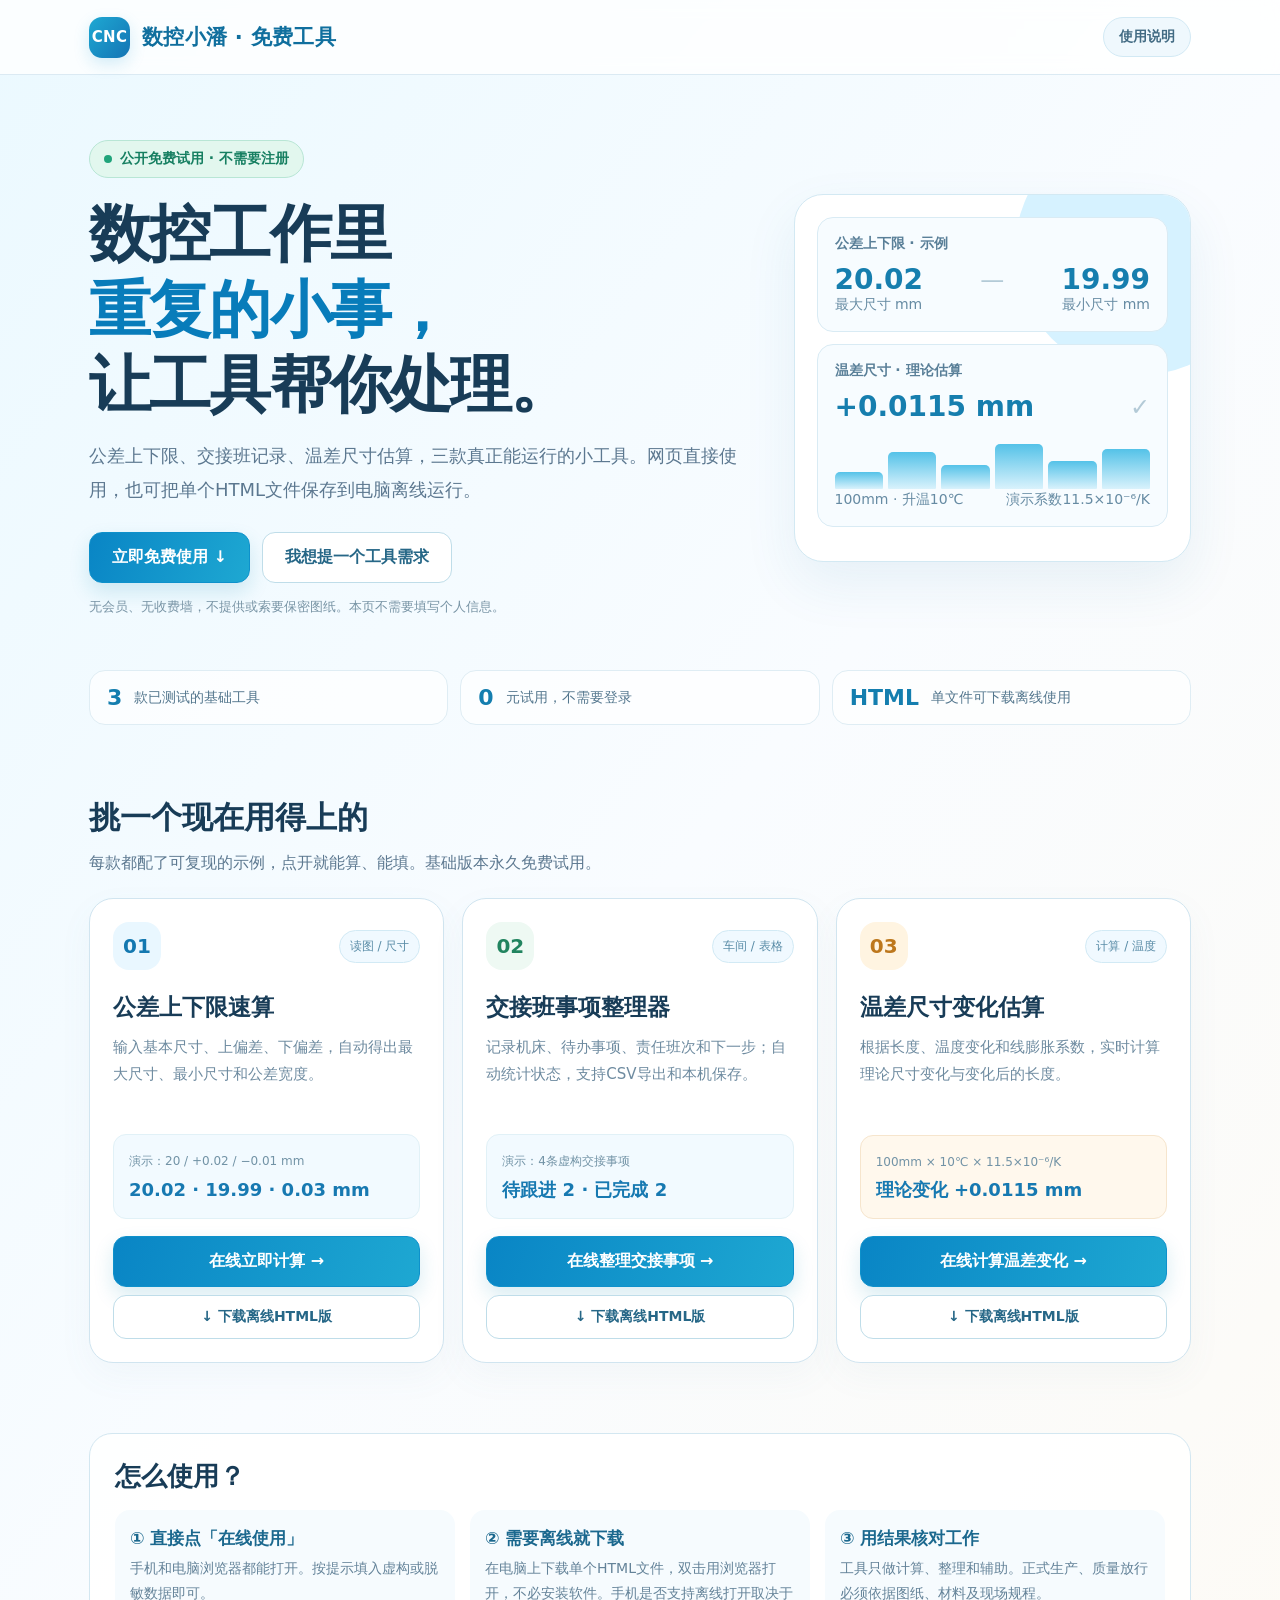
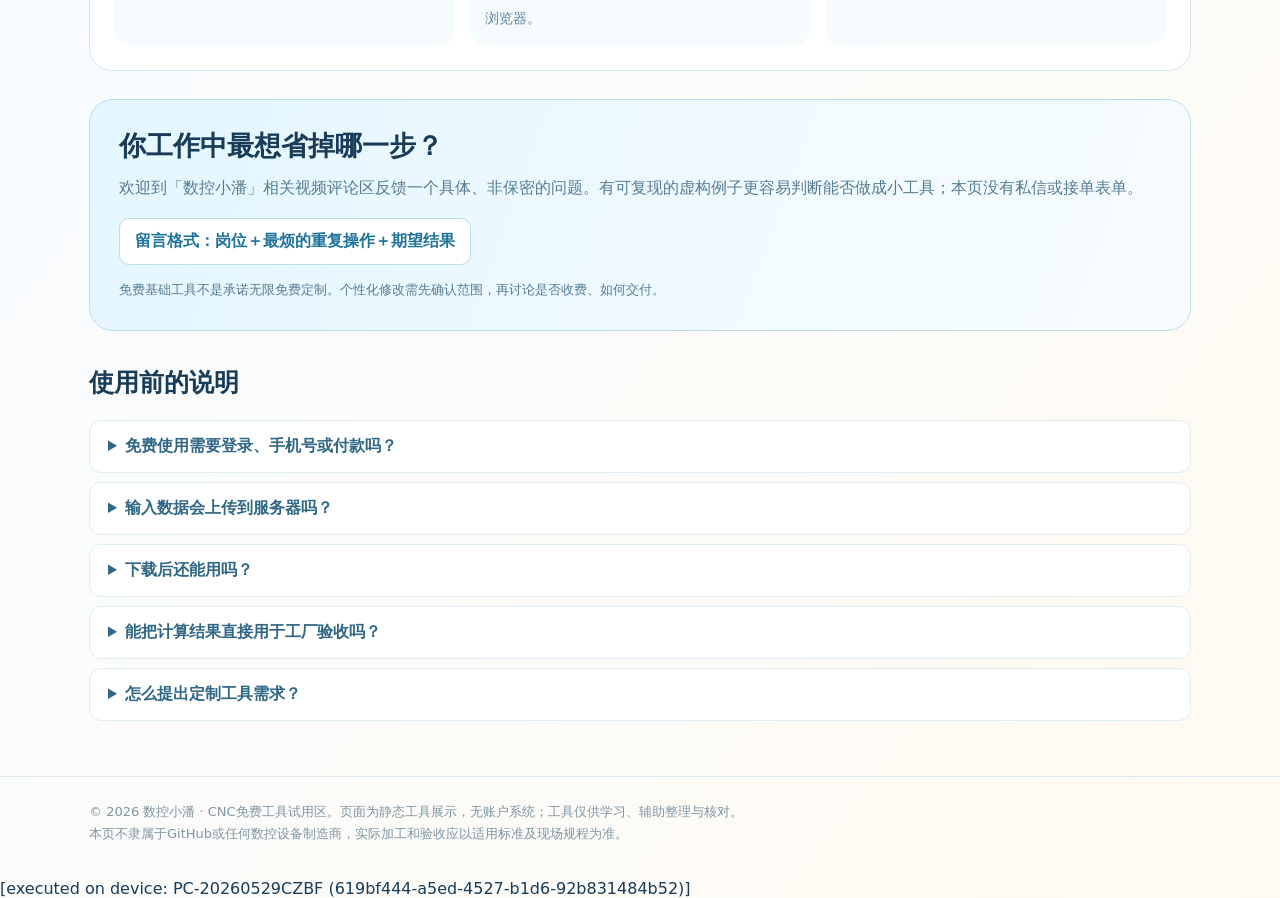
==== free-tools/index.html @ dafa20a2 "feat(free-tools): publish free-tools/index.html standalone demo" ====
<!doctype html>
<html lang="zh-CN">
<head>
<meta charset="utf-8">
<meta name="viewport" content="width=device-width,initial-scale=1">
<meta name="color-scheme" content="light">
<meta name="description" content="数控小潘的CNC免费小工具：公差上下限计算、车间交接班事项整理、钢件温差尺寸变化估算。网页直接使用，也能下载单文件HTML离线运行。">
<meta property="og:title" content="数控小潘｜CNC免费工具领取站">
<meta property="og:description" content="三款真实可运行的数控辅助小工具，免费在线使用、可下载离线版。">
<title>数控小潘｜CNC免费工具领取站</title>
<style>
:root{--ink:#183c57;--muted:#5c7890;--blue:#087cba;--blue2:#20a5d4;--line:#d5e8f1;--cream:#fff8ed;--paper:#fff;--bg:#f2fafe;--mint:#e9f9f2}
*{box-sizing:border-box}
html{scroll-behavior:smooth}
body{margin:0;background:linear-gradient(128deg,#ebf9ff 0%,#f9fcff 42%,#fffaf1 100%);font-family:"Microsoft YaHei","PingFang SC",system-ui,Arial,sans-serif;color:var(--ink);min-height:100vh}
a{color:inherit}
.container{max-width:1150px;margin:auto;padding:0 24px}
header{border-bottom:1px solid #dbeaf3;background:#ffffffc9;backdrop-filter:blur(8px)}
header .nav{min-height:74px;display:flex;align-items:center;justify-content:space-between;gap:14px}
.identity{display:flex;align-items:center;gap:12px;font-weight:800;font-size:21px;letter-spacing:.3px;color:#106f9e;text-decoration:none}
.logo{width:41px;height:41px;background:linear-gradient(130deg,#1ea9d3,#1474b4);color:white;border-radius:13px;display:inline-flex;align-items:center;justify-content:center;font-size:15px;box-shadow:0 6px 16px #159bd22e}
.nav-link{font-size:14px;font-weight:750;color:#426b83;text-decoration:none;background:#eff8fd;border:1px solid #d2e9f4;padding:10px 15px;border-radius:99px}
.hero{padding:65px 0 54px;display:grid;grid-template-columns:1.25fr .75fr;gap:42px;align-items:center}
.eyebrow{font-size:14px;display:inline-flex;gap:8px;align-items:center;background:#e2f7ee;color:#167f61;border:1px solid #b8e6d5;padding:9px 14px;border-radius:90px;font-weight:700}
.dot{width:8px;height:8px;border-radius:50%;background:#20a47b}
h1{font-size:clamp(36px,4.9vw,62px);line-height:1.22;letter-spacing:-1.8px;margin:18px 0 16px}
h1 span{color:var(--blue)}
.hero p{color:var(--muted);line-height:1.9;font-size:18px;max-width:650px;margin:0 0 25px}
.ctas{display:flex;gap:12px;flex-wrap:wrap}
.btn{display:inline-flex;align-items:center;justify-content:center;gap:8px;text-decoration:none;cursor:pointer;font-family:inherit;font-weight:750;font-size:16px;border-radius:13px;border:1px solid #c7e3f1;padding:14px 22px;background:#f5fbff;color:#1179b3;transition:transform .15s}
.btn:hover{transform:translateY(-2px)}
.btn.primary{background:linear-gradient(110deg,#0985c5,#1ea8d2);color:white;border-color:#0e91cb;box-shadow:0 9px 20px #1489b12a}
.btn.secondary{background:#fff;border-color:#bfdde9;color:#266787}
.btn:focus-visible,a:focus-visible{outline:3px solid #efad42;outline-offset:2px}
.note{font-size:13px;color:#7894a5;margin-top:15px}
.hero-art{background:#fff;border:1px solid #d3e9f3;border-radius:29px;min-height:295px;padding:22px;box-shadow:0 22px 53px #2675a516;position:relative;overflow:hidden}
.hero-art::before{content:"";position:absolute;right:-75px;top:-70px;width:250px;height:250px;background:#d6f2ff;border-radius:50%}
.diagram{position:relative;z-index:1;background:#f7fcff;border:1px solid #d9ebf4;border-radius:16px;padding:17px;margin-bottom:12px}
.diagram h3{margin:0 0 10px;color:#597f98;font-size:14px}
.digits{display:flex;align-items:center;justify-content:space-between;gap:7px;font-variant-numeric:tabular-nums}
.digits strong{font-size:28px;color:#167eae}
.digits span{color:#b3cad7;font-size:24px}
.diagram-small{display:flex;justify-content:space-between;gap:12px;font-size:14px;color:#668ba3}
.graph{display:flex;gap:5px;align-items:flex-end;height:50px;margin:16px 0 2px}
.graph i{flex:1;background:linear-gradient(180deg,#54c2e8,#d9f2fc);border-radius:5px 5px 1px 1px;height:35%}
.graph i:nth-child(2){height:75%}.graph i:nth-child(3){height:48%}.graph i:nth-child(4){height:90%}.graph i:nth-child(5){height:56%}.graph i:nth-child(6){height:80%}
.benefits{display:grid;grid-template-columns:repeat(3,1fr);gap:12px;padding:0 0 60px}
.benefit{background:#ffffffbe;border:1px solid #dfedf4;border-radius:16px;padding:14px 17px;color:#54778e;display:flex;gap:12px;align-items:center;font-size:14px}
.benefit b{font-size:22px;color:#147eaf}
section.tools{padding:12px 0 45px}
.section-head{margin-bottom:22px}
.section-head h2{font-size:31px;margin:0 0 10px}
.section-head p{margin:0;color:var(--muted);line-height:1.7}
.cards{display:grid;grid-template-columns:repeat(3,minmax(0,1fr));gap:18px}
.card{display:flex;flex-direction:column;padding:23px;background:#fff;border:1px solid #d1e5f0;border-radius:24px;box-shadow:0 13px 35px #5d8da30d}
.card .top{display:flex;justify-content:space-between;align-items:center;margin-bottom:22px}
.number{display:inline-flex;align-items:center;justify-content:center;width:48px;height:48px;background:#e9f7ff;color:#1378b0;border-radius:16px;font-size:20px;font-weight:850}
.type{font-size:12px;color:#598ca7;background:#f0f9ff;border:1px solid #d2eaf5;border-radius:22px;padding:7px 10px}
.card h3{font-size:23px;line-height:1.35;margin:0 0 11px}
.card p{font-size:15px;color:#6e8ba0;line-height:1.8;margin:0 0 18px;min-height:82px}
.example{background:#f2faff;border:1px solid #e1f1f7;border-radius:13px;padding:15px;margin-top:auto}
.example span{font-size:12px;color:#7293a6}
.example strong{display:block;color:#1779b1;font-size:18px;margin-top:6px;font-variant-numeric:tabular-nums;line-height:1.5}
.card-actions{display:flex;flex-direction:column;gap:8px;margin-top:17px}
.card-actions .btn{width:100%}
.small-download{font-size:14px;padding:12px 14px}
.card:nth-child(2) .number{background:#eef9f3;color:#21845f}
.card:nth-child(3) .number{background:#fff4e1;color:#bd771c}
.card:nth-child(3) .example{background:#fff8ed;border-color:#f6e5cd}
.step-panel{margin:25px 0 28px;border-radius:23px;border:1px solid #d3e7f1;background:#ffffffed;padding:25px}
.step-panel h2{font-size:26px;margin:0 0 16px}
.steps{display:grid;grid-template-columns:repeat(3,1fr);gap:15px}
.steps>div{padding:13px 15px;background:#f6fbfe;border-radius:15px;color:#648399;font-size:14px;line-height:1.8}
.steps strong{display:block;color:#1b688e;font-size:17px;margin-bottom:2px}
.feedback{background:linear-gradient(110deg,#e4f6ff,#f7fcff);border:1px solid #b9dfea;border-radius:24px;padding:28px 29px;margin:25px 0}
.feedback h2{font-size:27px;margin:0 0 10px}
.feedback p{margin:0 0 16px;color:#567c91;line-height:1.8}
.prompt{display:inline-block;background:white;border:1px solid #badce8;border-radius:10px;padding:12px 15px;font-weight:750;color:#1d739a}
.faq{margin:35px 0 55px}
.faq h2{font-size:25px}
details{background:#fff;border:1px solid #deedf3;border-radius:12px;padding:15px 18px;margin:9px 0}
summary{cursor:pointer;font-weight:750;color:#306784}
details p{font-size:14px;line-height:1.85;color:#70899a;margin:12px 0 0}
footer{border-top:1px solid #dce9f1;padding:24px 0 33px;color:#7f96a3;font-size:13px;line-height:1.75}
footer a{color:#3783a7}
@media(max-width:880px){.hero{grid-template-columns:1fr;gap:25px;padding-top:40px}.hero-art{min-height:auto}.cards{grid-template-columns:1fr}.card p{min-height:0}.steps{grid-template-columns:1fr}.benefits{gap:7px}}
@media(max-width:550px){.container{padding:0 15px}.nav{min-height:64px!important}.identity{font-size:16px}.logo{width:36px;height:36px;font-size:13px}.nav-link{font-size:12px;padding:8px 10px}h1{letter-spacing:-.6px}.hero p{font-size:15px}.hero{padding-top:31px;padding-bottom:26px}.hero-art{padding:17px}.benefits{grid-template-columns:1fr;padding-bottom:38px}.benefit{padding:10px 13px}.section-head h2{font-size:26px}.card{padding:20px}.step-panel,.feedback{padding:19px}.feedback h2{font-size:23px}}
@media(prefers-reduced-motion:reduce){*,*::before,*::after{scroll-behavior:auto!important;transition:none!important}}
</style></head>
<body>
<header><div class="container nav"><a class="identity" href="./index.html" aria-label="数控小潘免费工具主页"><span class="logo">CNC</span>数控小潘 · 免费工具</a><a class="nav-link" href="#faq">使用说明</a></div></header>
<main class="container">
<section class="hero" aria-labelledby="main-title">
<div>
<span class="eyebrow"><span class="dot"></span>公开免费试用 · 不需要注册</span>
<h1 id="main-title">数控工作里<br><span>重复的小事，</span><br>让工具帮你处理。</h1>
<p>公差上下限、交接班记录、温差尺寸估算，三款真正能运行的小工具。网页直接使用，也可把单个HTML文件保存到电脑离线运行。</p>
<div class="ctas"><a class="btn primary" href="#tools">立即免费使用 ↓</a><a class="btn secondary" href="#feedback">我想提一个工具需求</a></div>
<div class="note">无会员、无收费墙，不提供或索要保密图纸。本页不需要填写个人信息。</div>
</div>
<aside class="hero-art" aria-label="计算工具示例">
<div class="diagram"><h3>公差上下限 · 示例</h3><div class="digits"><strong>20.02</strong><span>—</span><strong>19.99</strong></div><div class="diagram-small"><span>最大尺寸 mm</span><span>最小尺寸 mm</span></div></div>
<div class="diagram"><h3>温差尺寸 · 理论估算</h3><div class="digits"><strong>+0.0115 mm</strong><span>✓</span></div><div class="graph" aria-hidden="true"><i></i><i></i><i></i><i></i><i></i><i></i></div><div class="diagram-small"><span>100mm · 升温10℃</span><span>演示系数11.5×10⁻⁶/K</span></div></div>
</aside>
</section>
<section class="benefits" aria-label="工具特点"><div class="benefit"><b>3</b><span>款已测试的基础工具</span></div><div class="benefit"><b>0</b><span>元试用，不需要登录</span></div><div class="benefit"><b>HTML</b><span>单文件可下载离线使用</span></div></section>
<section class="tools" id="tools">
<div class="section-head"><h2>挑一个现在用得上的</h2><p>每款都配了可复现的示例，点开就能算、能填。基础版本永久免费试用。</p></div>
<div class="cards">
<article class="card"><div class="top"><span class="number">01</span><span class="type">读图 / 尺寸</span></div>
<h3>公差上下限速算</h3><p>输入基本尺寸、上偏差、下偏差，自动得出最大尺寸、最小尺寸和公差宽度。</p>
<div class="example"><span>演示：20 / +0.02 / −0.01 mm</span><strong>20.02 · 19.99 · 0.03 mm</strong></div>
<div class="card-actions"><a class="btn primary" href="./tools/tolerance.html">在线立即计算 →</a><a class="btn secondary small-download" href="./tools/tolerance.html" download="数控小潘_公差上下限速算.html">↓ 下载离线HTML版</a></div></article>
<article class="card"><div class="top"><span class="number">02</span><span class="type">车间 / 表格</span></div>
<h3>交接班事项整理器</h3><p>记录机床、待办事项、责任班次和下一步；自动统计状态，支持CSV导出和本机保存。</p>
<div class="example"><span>演示：4条虚构交接事项</span><strong>待跟进 2 · 已完成 2</strong></div>
<div class="card-actions"><a class="btn primary" href="./tools/handover.html">在线整理交接事项 →</a><a class="btn secondary small-download" href="./tools/handover.html" download="数控小潘_交接班整理器.html">↓ 下载离线HTML版</a></div></article>
<article class="card"><div class="top"><span class="number">03</span><span class="type">计算 / 温度</span></div>
<h3>温差尺寸变化估算</h3><p>根据长度、温度变化和线膨胀系数，实时计算理论尺寸变化与变化后的长度。</p>
<div class="example"><span>100mm × 10℃ × 11.5×10⁻⁶/K</span><strong>理论变化 +0.0115 mm</strong></div>
<div class="card-actions"><a class="btn primary" href="./tools/thermal.html">在线计算温差变化 →</a><a class="btn secondary small-download" href="./tools/thermal.html" download="数控小潘_温差尺寸估算.html">↓ 下载离线HTML版</a></div></article>
</div></section>
<section class="step-panel" aria-labelledby="how"><h2 id="how">怎么使用？</h2><div class="steps"><div><strong>① 直接点「在线使用」</strong>手机和电脑浏览器都能打开。按提示填入虚构或脱敏数据即可。</div><div><strong>② 需要离线就下载</strong>在电脑上下载单个HTML文件，双击用浏览器打开，不必安装软件。手机是否支持离线打开取决于浏览器。</div><div><strong>③ 用结果核对工作</strong>工具只做计算、整理和辅助。正式生产、质量放行必须依据图纸、材料及现场规程。</div></div></section>
<section class="feedback" id="feedback"><h2>你工作中最想省掉哪一步？</h2><p>欢迎到「数控小潘」相关视频评论区反馈一个具体、非保密的问题。有可复现的虚构例子更容易判断能否做成小工具；本页没有私信或接单表单。</p><span class="prompt">留言格式：岗位＋最烦的重复操作＋期望结果</span><p style="margin:13px 0 0;font-size:13px">免费基础工具不是承诺无限免费定制。个性化修改需先确认范围，再讨论是否收费、如何交付。</p></section>
<section class="faq" id="faq"><h2>使用前的说明</h2>
<details><summary>免费使用需要登录、手机号或付款吗？</summary><p>不需要。三款基础工具可以直接打开运行，源码公开展示，不要求注册、付款或填写联系方式。</p></details>
<details><summary>输入数据会上传到服务器吗？</summary><p>这三款工具没有主动发送表单数据的网络请求。交接班工具的记录默认留在当前浏览器的本地存储（未加密，并可能被同一网站域名下的其他网页访问），其他两款计算器默认不保存输入。托管平台可能保留普通网站访问日志；切勿输入机密资料或密码。</p></details>
<details><summary>下载后还能用吗？</summary><p>可以。在电脑上下载HTML文件，双击使用Chrome、Edge等现代浏览器打开即可离线使用。交接班工具可导出CSV，用Excel打开。部分手机浏览器不支持直接打开本地HTML，建议优先在线试用。</p></details>
<details><summary>能把计算结果直接用于工厂验收吗？</summary><p>不能。公差工具仅做输入数据的数学计算，温差工具只是理想线膨胀估算；测量、材料系数、图纸版本、现场检验与安全流程必须人工复核，工具不能代替正式生产决策。</p></details>
<details><summary>怎么提出定制工具需求？</summary><p>在数控小潘的视频评论区描述自己的岗位、重复工作及期望的输入输出。先用虚构例子交流，勿公开公司秘密。是否能够制作、费用和交付条件都需要另行确认。</p></details>
</section>
</main>
<footer><div class="container">© 2026 数控小潘 · CNC免费工具试用区。页面为静态工具展示，无账户系统；工具仅供学习、辅助整理与核对。<br>本页不隶属于GitHub或任何数控设备制造商，实际加工和验收应以适用标准及现场规程为准。</div></footer>
</body></html>

[executed on device: PC-20260529CZBF (619bf444-a5ed-4527-b1d6-92b831484b52)]
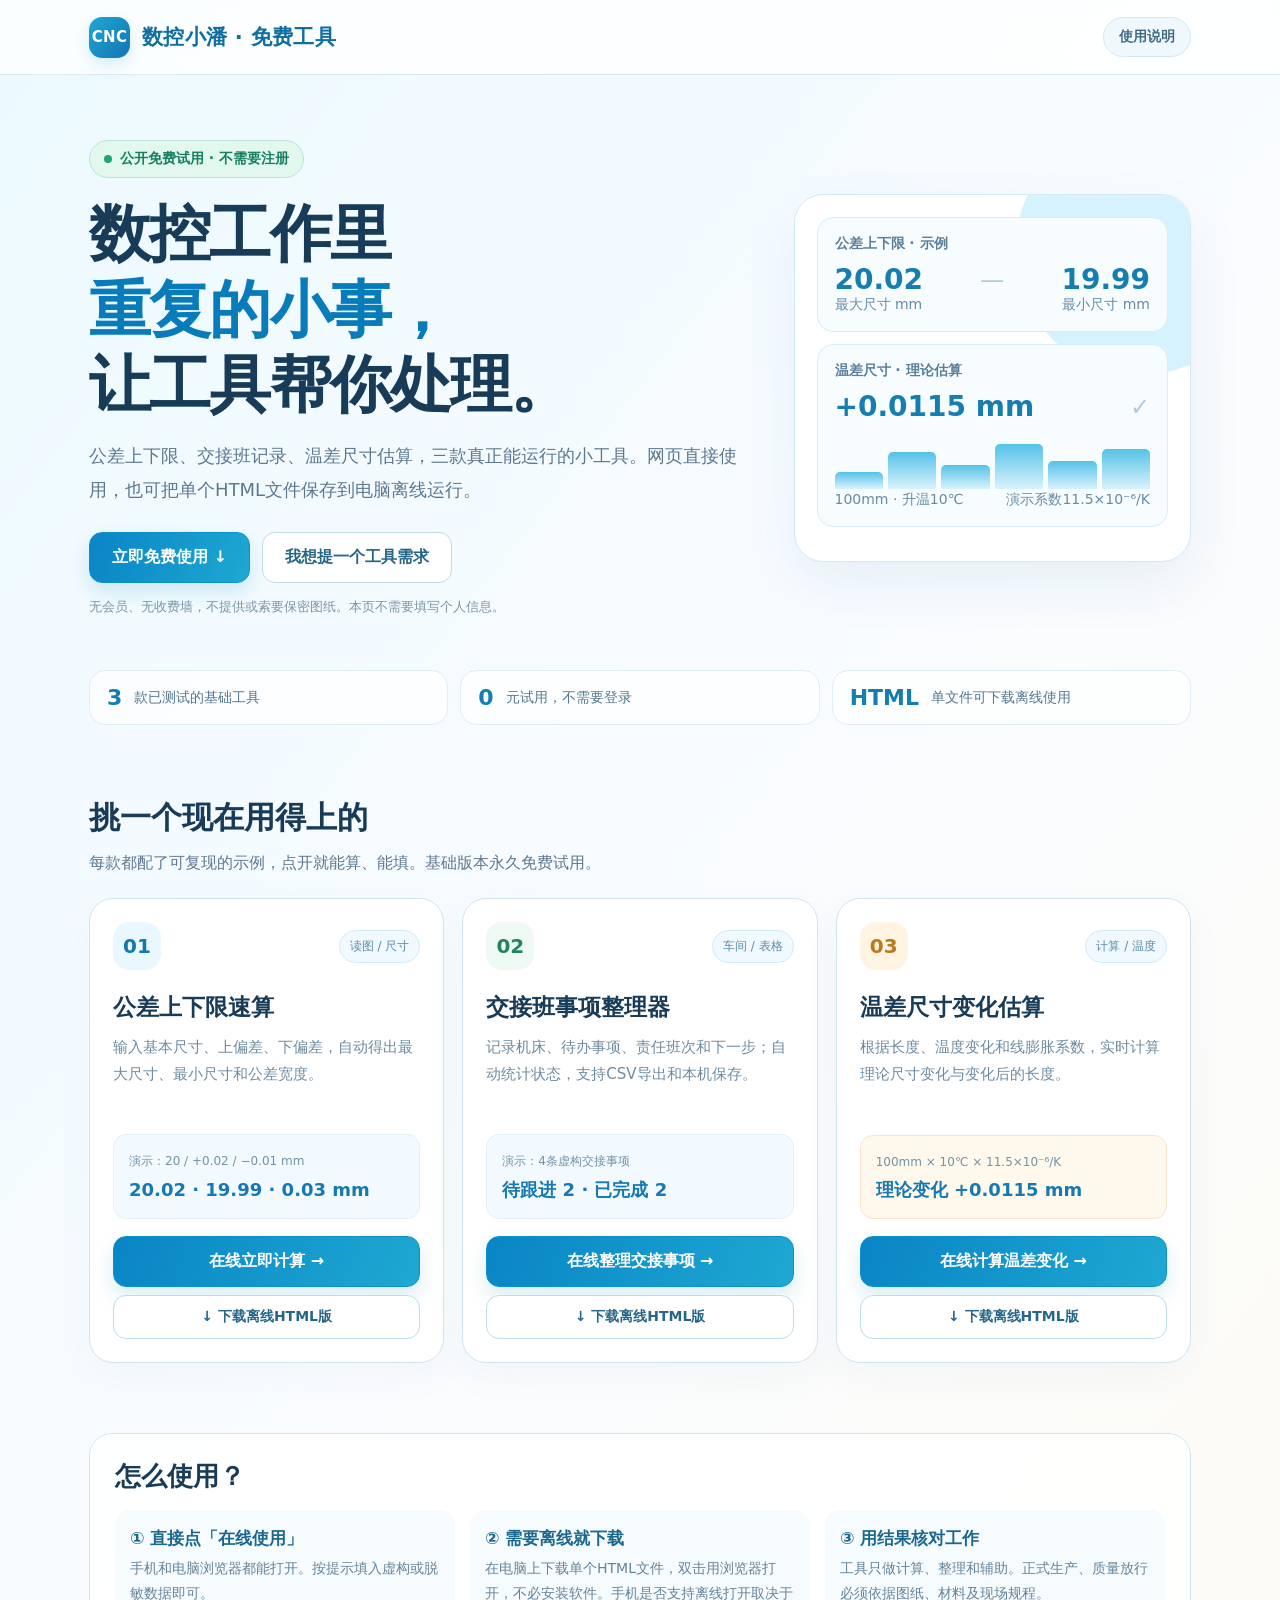
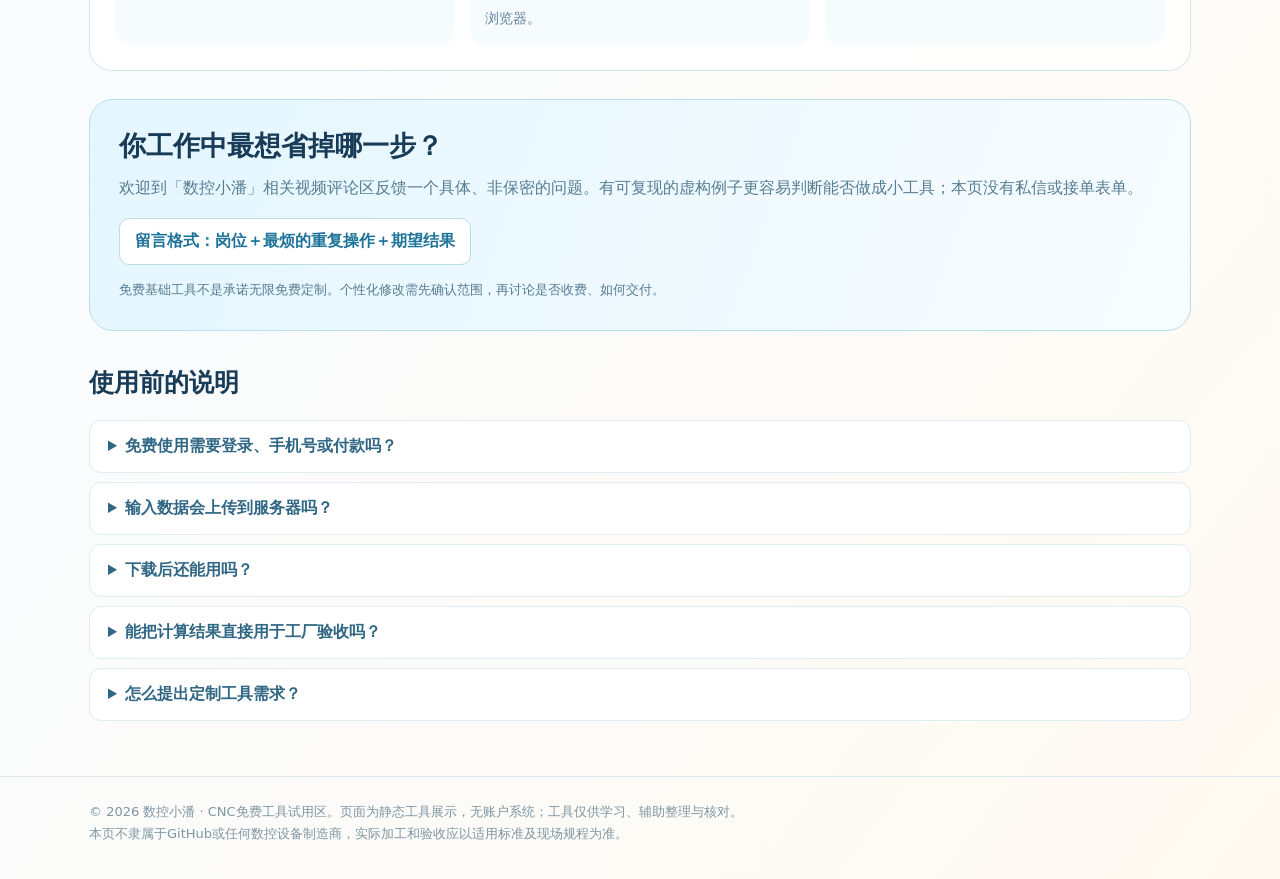
==== commit 2a7c1521: "fix(free-tools): remove remote tool metadata from public HTML" ====
--- a/free-tools/index.html
+++ b/free-tools/index.html
@@ -132,5 +132,3 @@
 </main>
 <footer><div class="container">© 2026 数控小潘 · CNC免费工具试用区。页面为静态工具展示，无账户系统；工具仅供学习、辅助整理与核对。<br>本页不隶属于GitHub或任何数控设备制造商，实际加工和验收应以适用标准及现场规程为准。</div></footer>
 </body></html>
-
-[executed on device: PC-20260529CZBF (619bf444-a5ed-4527-b1d6-92b831484b52)]
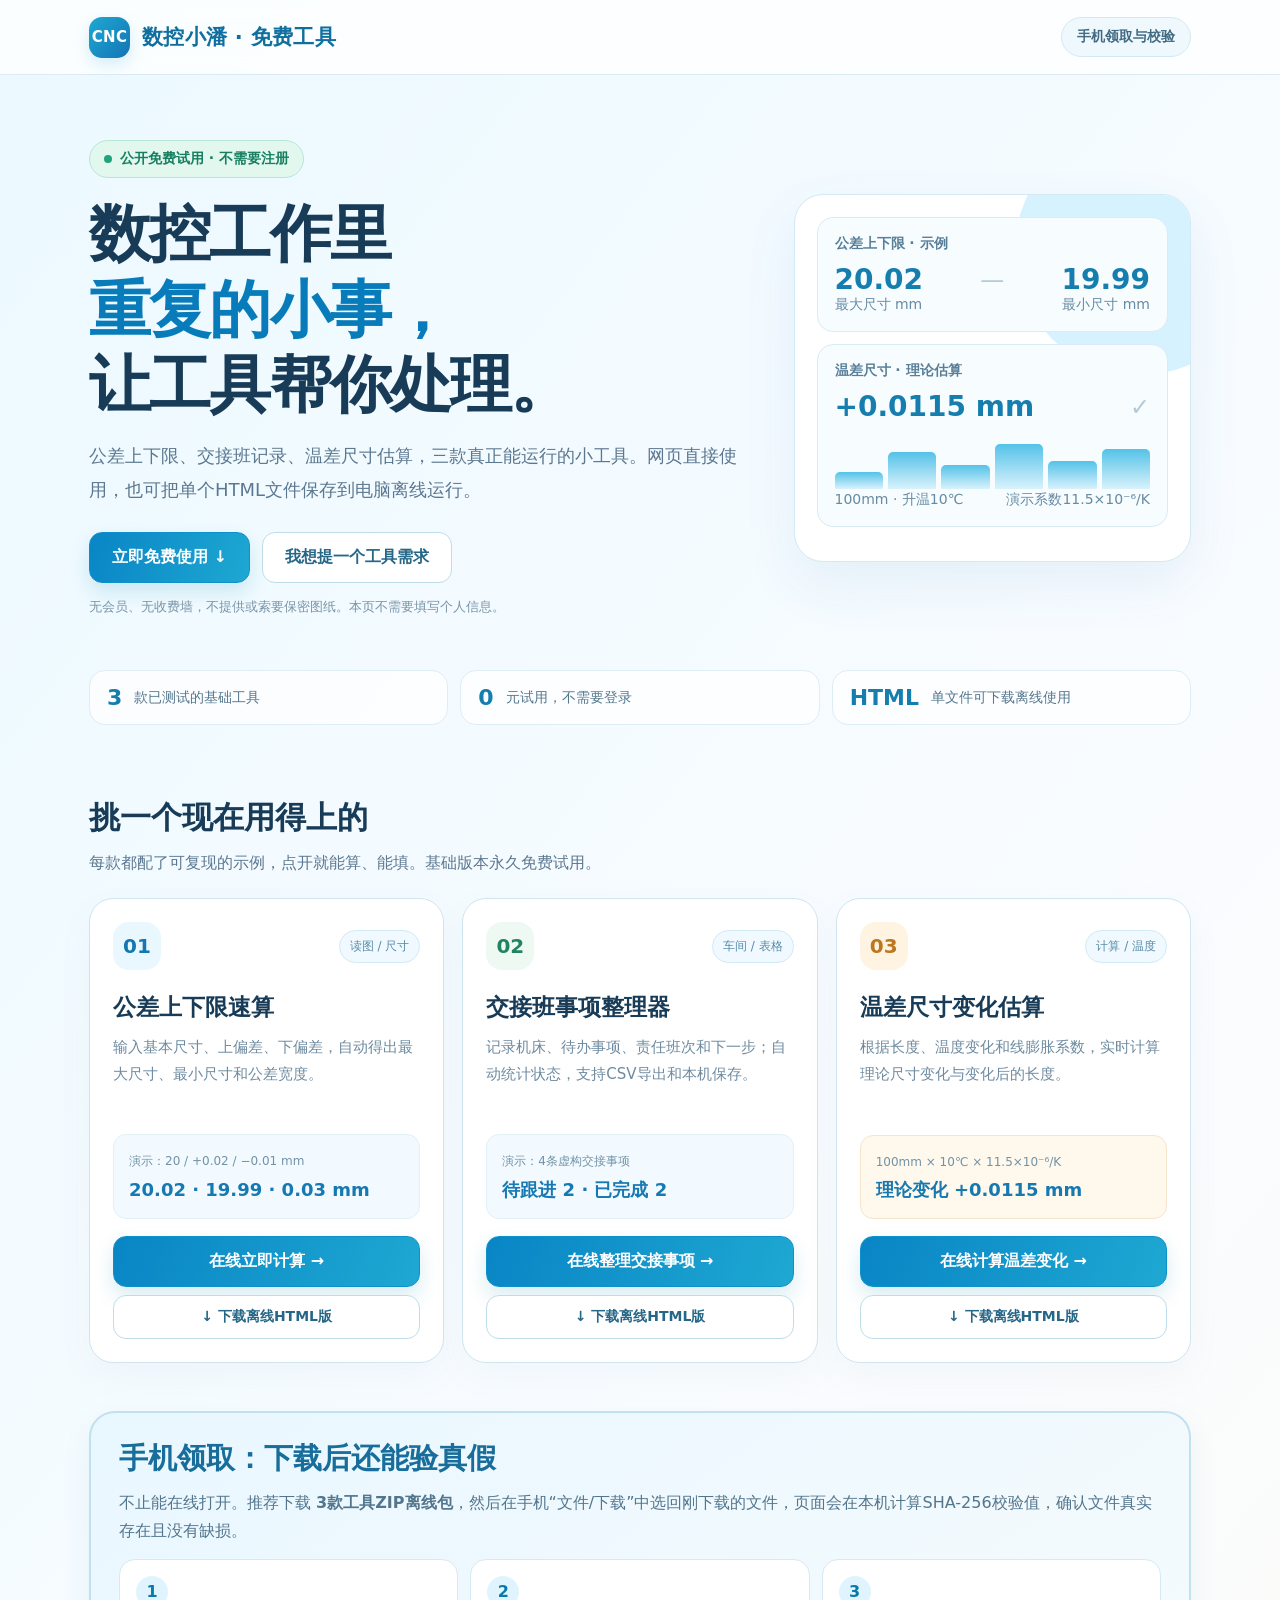
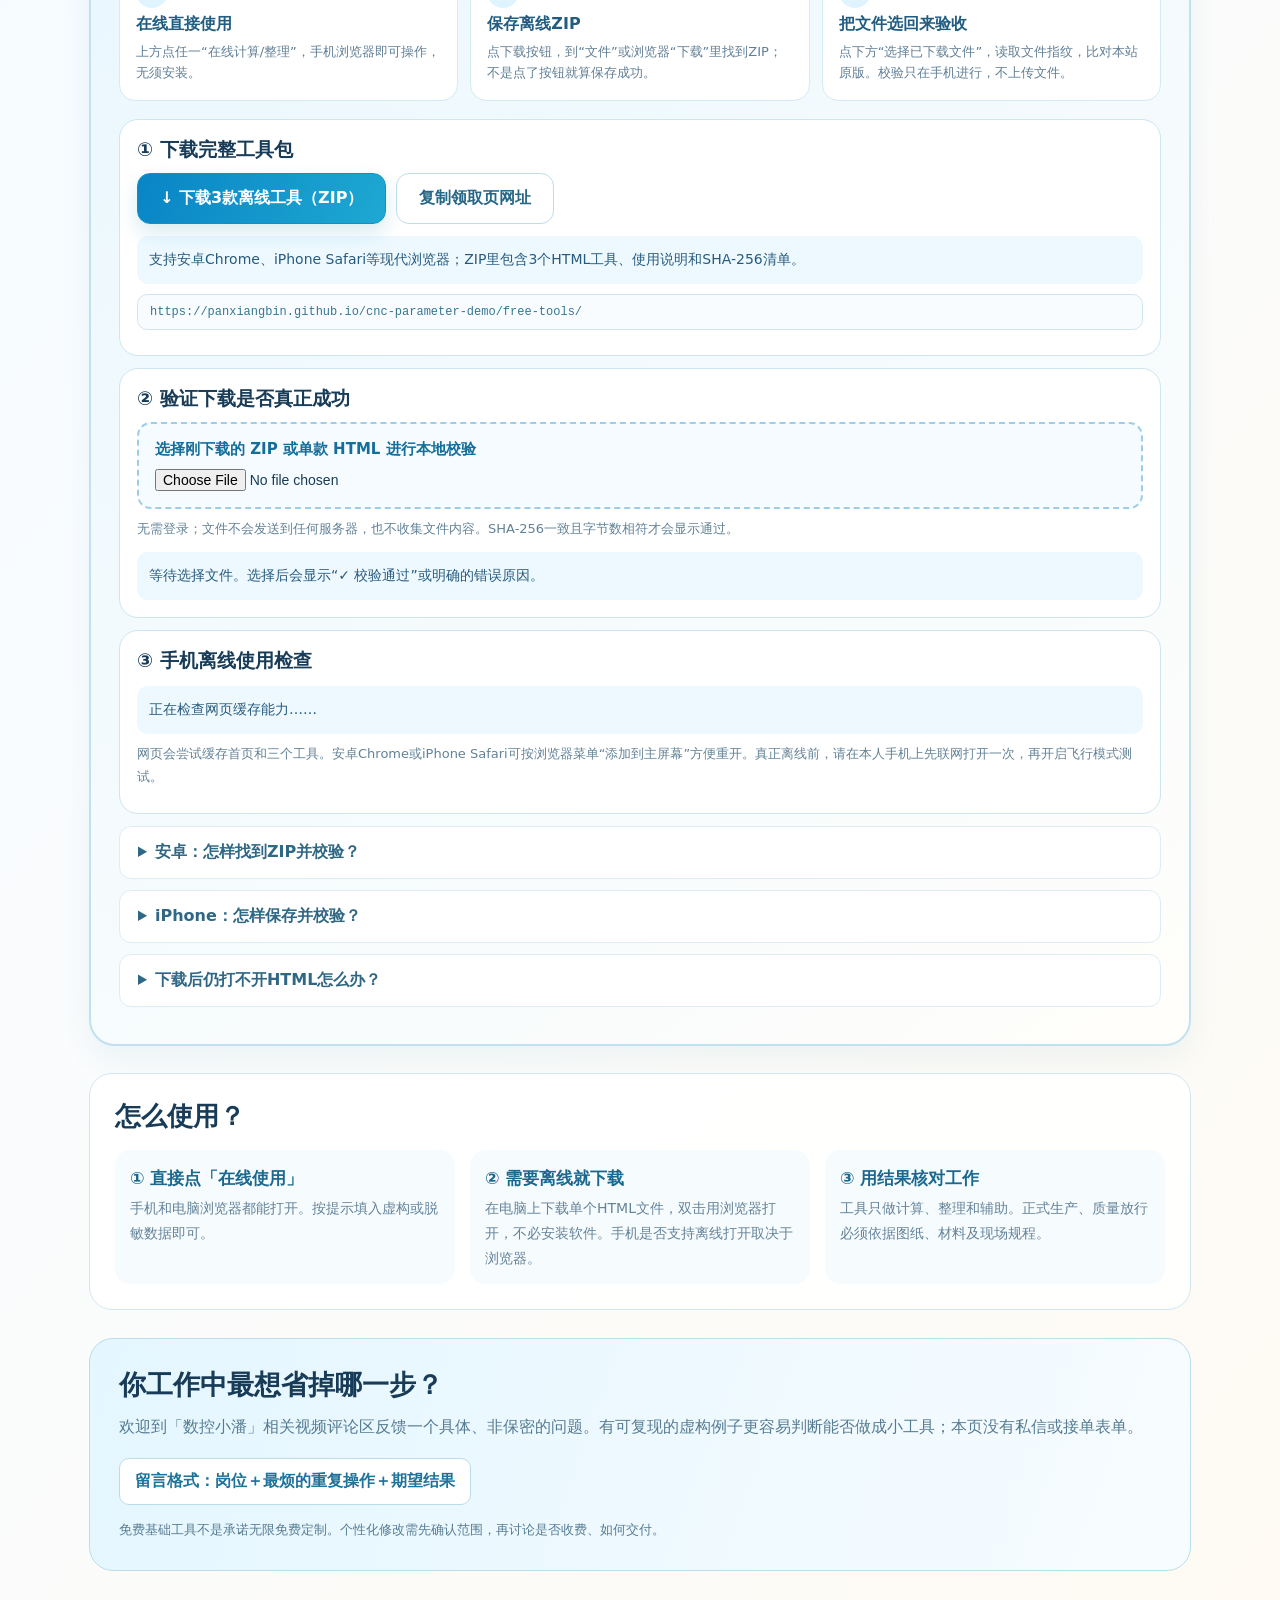
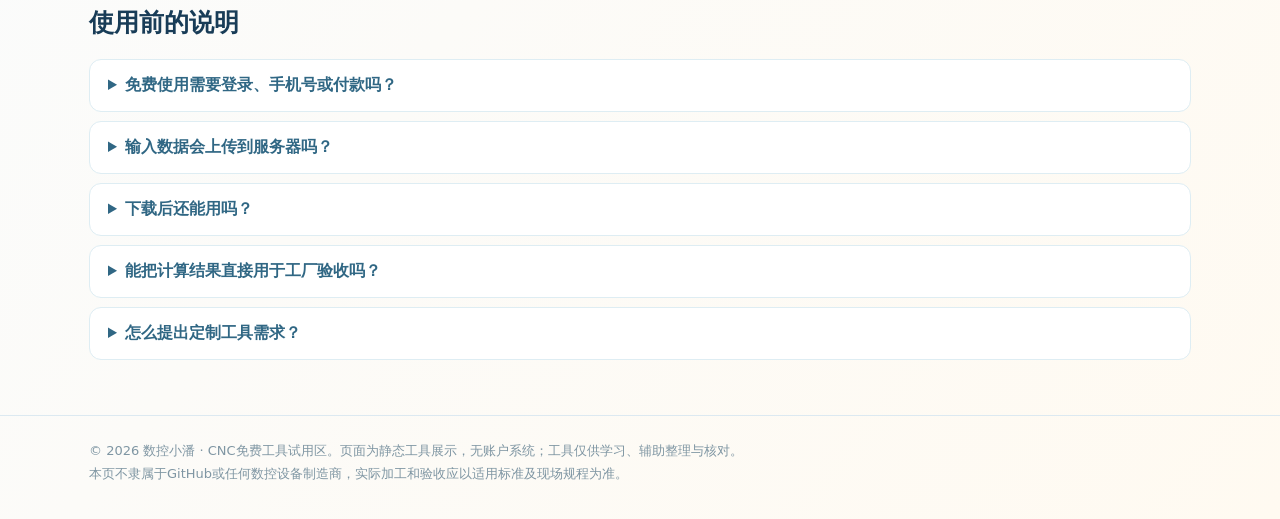
==== commit d5de6a85: "feat(free-tools): complete mobile ZIP download, SHA256 verification, offline PWA flow" ====
--- a/free-tools/index.html
+++ b/free-tools/index.html
@@ -86,9 +86,39 @@
 @media(max-width:880px){.hero{grid-template-columns:1fr;gap:25px;padding-top:40px}.hero-art{min-height:auto}.cards{grid-template-columns:1fr}.card p{min-height:0}.steps{grid-template-columns:1fr}.benefits{gap:7px}}
 @media(max-width:550px){.container{padding:0 15px}.nav{min-height:64px!important}.identity{font-size:16px}.logo{width:36px;height:36px;font-size:13px}.nav-link{font-size:12px;padding:8px 10px}h1{letter-spacing:-.6px}.hero p{font-size:15px}.hero{padding-top:31px;padding-bottom:26px}.hero-art{padding:17px}.benefits{grid-template-columns:1fr;padding-bottom:38px}.benefit{padding:10px 13px}.section-head h2{font-size:26px}.card{padding:20px}.step-panel,.feedback{padding:19px}.feedback h2{font-size:23px}}
 @media(prefers-reduced-motion:reduce){*,*::before,*::after{scroll-behavior:auto!important;transition:none!important}}
-</style></head>
+
+/* 手机领取、真实下载、SHA-256完整性校验 */
+.mobile-flow{background:linear-gradient(145deg,#e9f7ff,#fffefb);border:2px solid #c2e1ee;border-radius:26px;padding:26px 28px;margin:3px 0 27px;box-shadow:0 13px 30px #4a97ac15}
+.mobile-flow h2{font-size:29px;margin:0 0 10px;color:#196d9b}
+.mobile-flow .flow-intro{color:#53768d;line-height:1.7;margin:0 0 15px}
+.mobile-steps{display:grid;grid-template-columns:repeat(3,1fr);gap:12px;margin-bottom:18px}
+.mobile-step{background:white;border:1px solid #d6eaf4;border-radius:16px;padding:16px}
+.mobile-step .ordinal{display:inline-flex;width:32px;height:32px;align-items:center;justify-content:center;border-radius:50%;background:#dff4ff;color:#0879ac;font-weight:850;margin-bottom:6px}
+.mobile-step strong{display:block;font-size:16px;color:#225d81}
+.mobile-step p{font-size:13px;color:#617f96;line-height:1.65;margin:6px 0 0}
+.download-panel{background:#fff;border:1px solid #cee6f1;border-radius:19px;padding:17px;margin:12px 0}
+.download-panel h3{font-size:19px;margin:0 0 10px}
+.download-tools{display:flex;flex-wrap:wrap;gap:10px}
+.mobile-note{font-size:13px;line-height:1.8;color:#628296;margin:8px 0}
+.file-choice{display:block;border:2px dashed #9ecee7;border-radius:14px;background:#f5fbff;padding:16px;cursor:pointer}
+.file-choice strong{font-size:15px;color:#146e9b;display:block}
+.file-choice input{display:block;max-width:100%;margin-top:10px;font-size:14px}
+.download-status{margin:12px 0 0;padding:12px;border-radius:11px;background:#eef9ff;color:#275b7e;font-size:14px;line-height:1.7;min-height:42px;overflow-wrap:anywhere}
+.download-status[data-state="pass"]{background:#eaf8f2;color:#166d50;border:1px solid #bae4d0}
+.download-status[data-level="error"],.download-status[data-state="fail"]{background:#fff3ec;color:#ae572e;border:1px solid #f0d0ba}
+.share-url{font-family:ui-monospace,Consolas,monospace;font-size:12px;width:100%;border:1px solid #cee7f3;border-radius:10px;background:#f9fcff;color:#357792;padding:10px 12px;margin-top:10px}
+.mobile-flow details{margin:11px 0;background:#fff}
+.mobile-flow details p{font-size:14px;color:#647f94}
+@media(max-width:810px){.mobile-steps{grid-template-columns:1fr}.mobile-step{padding:12px 15px}.mobile-flow{padding:18px 14px}}
+@media(max-width:550px){.mobile-flow h2{font-size:25px}.download-panel{padding:13px}.download-tools .btn{width:100%}}
+
+</style>
+<link rel="manifest" href="./manifest.webmanifest">
+<meta name="theme-color" content="#137eaf">
+<link rel="icon" href="./icon.svg" type="image/svg+xml">
+</head>
 <body>
-<header><div class="container nav"><a class="identity" href="./index.html" aria-label="数控小潘免费工具主页"><span class="logo">CNC</span>数控小潘 · 免费工具</a><a class="nav-link" href="#faq">使用说明</a></div></header>
+<header><div class="container nav"><a class="identity" href="./index.html" aria-label="数控小潘免费工具主页"><span class="logo">CNC</span>数控小潘 · 免费工具</a><a class="nav-link" href="#mobile">手机领取与校验</a></div></header>
 <main class="container">
 <section class="hero" aria-labelledby="main-title">
 <div>
@@ -120,15 +150,54 @@
 <div class="example"><span>100mm × 10℃ × 11.5×10⁻⁶/K</span><strong>理论变化 +0.0115 mm</strong></div>
 <div class="card-actions"><a class="btn primary" href="./tools/thermal.html">在线计算温差变化 →</a><a class="btn secondary small-download" href="./tools/thermal.html" download="数控小潘_温差尺寸估算.html">↓ 下载离线HTML版</a></div></article>
 </div></section>
+
+<section class="mobile-flow" id="mobile" aria-labelledby="mobile-title">
+<h2 id="mobile-title">手机领取：下载后还能验真假</h2>
+<p class="flow-intro">不止能在线打开。推荐下载 <strong>3款工具ZIP离线包</strong>，然后在手机“文件/下载”中选回刚下载的文件，页面会在本机计算SHA-256校验值，确认文件真实存在且没有缺损。</p>
+<div class="mobile-steps" aria-label="手机领取步骤">
+<div class="mobile-step"><span class="ordinal">1</span><strong>在线直接使用</strong><p>上方点任一“在线计算/整理”，手机浏览器即可操作，无须安装。</p></div>
+<div class="mobile-step"><span class="ordinal">2</span><strong>保存离线ZIP</strong><p>点下载按钮，到“文件”或浏览器“下载”里找到ZIP；不是点了按钮就算保存成功。</p></div>
+<div class="mobile-step"><span class="ordinal">3</span><strong>把文件选回来验收</strong><p>点下方“选择已下载文件”，读取文件指纹，比对本站原版。校验只在手机进行，不上传文件。</p></div>
+</div>
+<div class="download-panel">
+<h3>① 下载完整工具包</h3>
+<div class="download-tools">
+<a class="btn primary" href="./download/CNC_3_Free_Tools.zip" download="CNC_3_Free_Tools.zip" id="bundle-download">↓ 下载3款离线工具（ZIP）</a>
+<button class="btn secondary" type="button" id="copy-link">复制领取页网址</button>
+</div>
+<p class="download-status" role="status" aria-live="polite" id="download-status">支持安卓Chrome、iPhone Safari等现代浏览器；ZIP里包含3个HTML工具、使用说明和SHA-256清单。</p>
+<input class="share-url" id="share-url" readonly aria-label="可手动复制的领取页网址" value="https://panxiangbin.github.io/cnc-parameter-demo/free-tools/">
+<p id="copy-status" class="mobile-note" role="status" aria-live="polite"></p>
+</div>
+<div class="download-panel">
+<h3>② 验证下载是否真正成功</h3>
+<label class="file-choice" for="verify-file"><strong>选择刚下载的 ZIP 或单款 HTML 进行本地校验</strong>
+<input id="verify-file" type="file" accept=".zip,.html,application/zip,text/html" aria-describedby="verify-privacy">
+</label>
+<p id="verify-privacy" class="mobile-note">无需登录；文件不会发送到任何服务器，也不收集文件内容。SHA-256一致且字节数相符才会显示通过。</p>
+<p class="download-status" role="status" aria-live="polite" id="verify-status">等待选择文件。选择后会显示“✓ 校验通过”或明确的错误原因。</p>
+</div>
+<div class="download-panel">
+<h3>③ 手机离线使用检查</h3>
+<p id="offline-status" class="download-status" role="status" aria-live="polite">正在检查网页缓存能力……</p>
+<p class="mobile-note">网页会尝试缓存首页和三个工具。安卓Chrome或iPhone Safari可按浏览器菜单“添加到主屏幕”方便重开。真正离线前，请在本人手机上先联网打开一次，再开启飞行模式测试。</p>
+</div>
+<details><summary>安卓：怎样找到ZIP并校验？</summary><p>建议在Chrome打开本站→点击上方“下载ZIP”→Chrome右上角菜单“下载内容”（或手机“文件管理→下载”）找到压缩包→返回本页，在“选择已下载文件”中选它。若需要单款工具，可解压ZIP，再用浏览器打开其中HTML；具体离线打开方式因品牌而异。</p></details>
+<details><summary>iPhone：怎样保存并校验？</summary><p>建议Safari打开本站→点击“下载ZIP”，按提示允许下载→打开“文件App→浏览→下载项”（可能位于“iCloud云盘”或“我的iPhone”）找到ZIP→返回Safari，在“选择已下载文件”中选它校验。iOS对本地HTML的打开方式不一致，也可点Safari“共享→添加到主屏幕”，联网预热后测试离线工具。</p></details>
+<details><summary>下载后仍打不开HTML怎么办？</summary><p>手机浏览器对本地HTML支持各不相同，并非ZIP损坏；先在本页上传ZIP做校验，再返回上方“在线使用”直接运行。电脑版可把ZIP解压后双击HTML。切勿在工具中输入客户保密资料。</p></details>
+</section>
+
 <section class="step-panel" aria-labelledby="how"><h2 id="how">怎么使用？</h2><div class="steps"><div><strong>① 直接点「在线使用」</strong>手机和电脑浏览器都能打开。按提示填入虚构或脱敏数据即可。</div><div><strong>② 需要离线就下载</strong>在电脑上下载单个HTML文件，双击用浏览器打开，不必安装软件。手机是否支持离线打开取决于浏览器。</div><div><strong>③ 用结果核对工作</strong>工具只做计算、整理和辅助。正式生产、质量放行必须依据图纸、材料及现场规程。</div></div></section>
 <section class="feedback" id="feedback"><h2>你工作中最想省掉哪一步？</h2><p>欢迎到「数控小潘」相关视频评论区反馈一个具体、非保密的问题。有可复现的虚构例子更容易判断能否做成小工具；本页没有私信或接单表单。</p><span class="prompt">留言格式：岗位＋最烦的重复操作＋期望结果</span><p style="margin:13px 0 0;font-size:13px">免费基础工具不是承诺无限免费定制。个性化修改需先确认范围，再讨论是否收费、如何交付。</p></section>
 <section class="faq" id="faq"><h2>使用前的说明</h2>
 <details><summary>免费使用需要登录、手机号或付款吗？</summary><p>不需要。三款基础工具可以直接打开运行，源码公开展示，不要求注册、付款或填写联系方式。</p></details>
 <details><summary>输入数据会上传到服务器吗？</summary><p>这三款工具没有主动发送表单数据的网络请求。交接班工具的记录默认留在当前浏览器的本地存储（未加密，并可能被同一网站域名下的其他网页访问），其他两款计算器默认不保存输入。托管平台可能保留普通网站访问日志；切勿输入机密资料或密码。</p></details>
-<details><summary>下载后还能用吗？</summary><p>可以。在电脑上下载HTML文件，双击使用Chrome、Edge等现代浏览器打开即可离线使用。交接班工具可导出CSV，用Excel打开。部分手机浏览器不支持直接打开本地HTML，建议优先在线试用。</p></details>
+<details><summary>下载后还能用吗？</summary><p>可以。在电脑上下载HTML文件，双击使用Chrome、Edge等现代浏览器打开即可离线使用。交接班工具可导出CSV，用Excel打开。部分手机浏览器不支持直接打开本地HTML，手机推荐先下载ZIP并在上方校验，或在线使用／添加到主屏幕。</p></details>
 <details><summary>能把计算结果直接用于工厂验收吗？</summary><p>不能。公差工具仅做输入数据的数学计算，温差工具只是理想线膨胀估算；测量、材料系数、图纸版本、现场检验与安全流程必须人工复核，工具不能代替正式生产决策。</p></details>
 <details><summary>怎么提出定制工具需求？</summary><p>在数控小潘的视频评论区描述自己的岗位、重复工作及期望的输入输出。先用虚构例子交流，勿公开公司秘密。是否能够制作、费用和交付条件都需要另行确认。</p></details>
 </section>
 </main>
 <footer><div class="container">© 2026 数控小潘 · CNC免费工具试用区。页面为静态工具展示，无账户系统；工具仅供学习、辅助整理与核对。<br>本页不隶属于GitHub或任何数控设备制造商，实际加工和验收应以适用标准及现场规程为准。</div></footer>
+<script src="./integrity-manifest.js" defer></script>
+<script src="./mobile.js" defer></script>
 </body></html>
